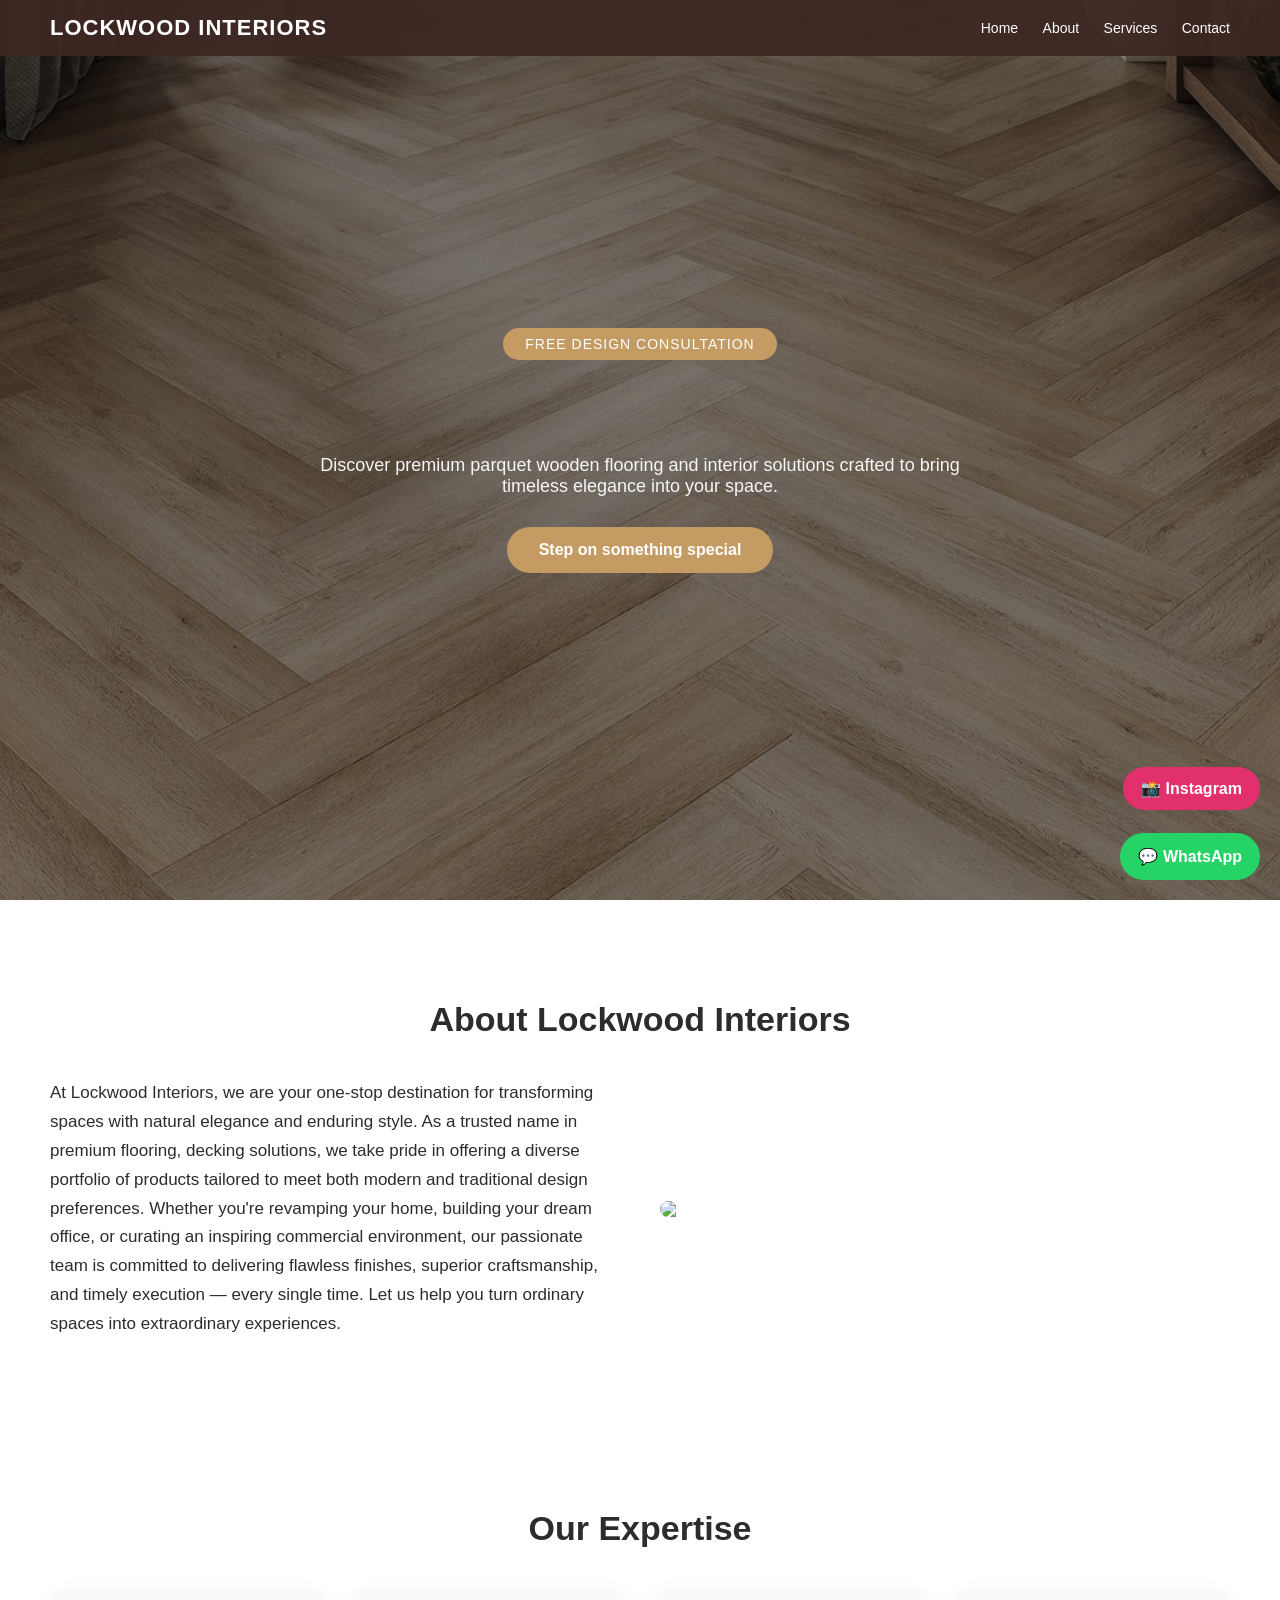
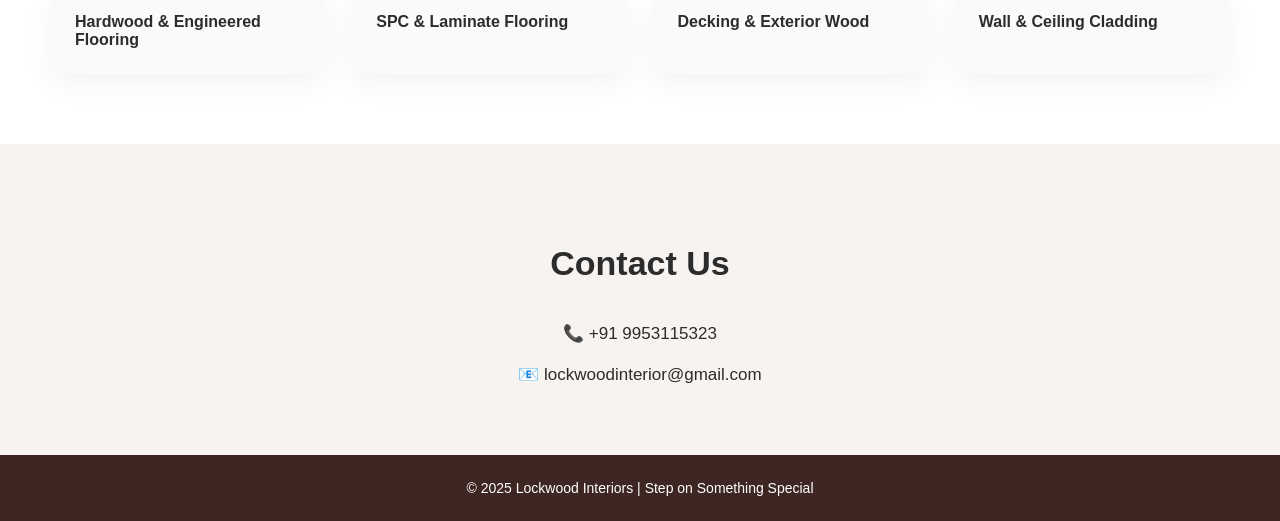
==== index.html @ 0138cc10 "Add files via upload" ====
<!DOCTYPE html>
<html lang="en">
<head>
  <meta charset="UTF-8">
  <meta name="viewport" content="width=device-width, initial-scale=1.0">

  <title>Lockwood Interiors | Step on something special !</title>

  <meta name="description" content="Premium wooden flooring, decking and cladding solutions by Lockwood Interiors in India.">
  <meta name="keywords" content="wooden flooring, decking, ipe wood, thermo ash, parquet flooring, SPC flooring, wall cladding, interiors">

  <style>
    * {
      margin: 0;
      padding: 0;
      box-sizing: border-box;
      font-family: 'Poppins', Arial, sans-serif;
      scroll-behavior: smooth;
    }

    body {
      background: #f4f1ee;
      color: #2c2c2c;
    }

    /* ================= HEADER ================= */
    header {
      position: fixed;
      top: 0;
      width: 100%;
      padding: 15px 50px;
      background: rgba(62,39,35,0.95);
      display: flex;
      justify-content: space-between;
      align-items: center;
      z-index: 1000;
    }

    header h1 {
      color: #fff;
      font-size: 22px;
      letter-spacing: 1px;
    }

    nav a {
      color: #fff;
      margin-left: 20px;
      text-decoration: none;
      font-size: 14px;
      transition: 0.3s;
    }

    nav a:hover {
      color: #c49b63;
    }

    /* ================= HERO VIDEO ================= */
    .hero-image {
  height: 100vh;
  background:
    linear-gradient(rgba(0,0,0,0.45), rgba(0,0,0,0.45)),
    url("assets/images/parquet-hero.jpg");
  background-size: cover;
  background-position: center bottom;
  background-repeat: no-repeat;
  display: flex;
  align-items: center;
  justify-content: center;
  text-align: center;
  color: #fff;
}

    .hero-content {
      max-width: 750px;
      padding: 20px;
      animation: fadeIn 1.5s ease;
    }

    .badge {
      display: inline-block;
      background: #c49b63;
      padding: 8px 22px;
      border-radius: 30px;
      font-size: 14px;
      letter-spacing: 1px;
      margin-bottom: 20px;
    }

    .slider-text {
      position: relative;
      height: 60px;
      overflow: hidden;
      font-size: 40px;
      font-weight: 700;
      margin-bottom: 15px;
    }

    .slide {
      position: absolute;
      width: 100%;
      opacity: 0;
      animation: slideText 9s infinite;
    }

    .slide:nth-child(1) { animation-delay: 0s; }
    .slide:nth-child(2) { animation-delay: 3s; }
    .slide:nth-child(3) { animation-delay: 6s; }

    .hero-content p {
      font-size: 18px;
      opacity: 0.95;
      margin-bottom: 30px;
    }

    .cta {
      display: inline-block;
      background: #c49b63;
      color: #fff;
      padding: 14px 32px;
      border-radius: 30px;
      text-decoration: none;
      font-weight: 600;
      transition: 0.3s;
    }

    .cta:hover {
      transform: scale(1.05);
    }

    /* ================= SECTIONS ================= */
    .section {
      padding: 100px 50px 70px;
      background: #fff;
    }

    .section h3 {
      text-align: center;
      font-size: 34px;
      margin-bottom: 40px;
    }

    .services {
      display: grid;
      grid-template-columns: repeat(auto-fit, minmax(230px,1fr));
      gap: 25px;
    }

    .card {
      background: #fafafa;
      padding: 25px;
      border-radius: 18px;
      box-shadow: 0 10px 30px rgba(0,0,0,0.05);
      transition: 0.3s;
    }

    .card:hover {
      transform: translateY(-8px);
    }

    .about {
      display: grid;
      grid-template-columns: repeat(auto-fit, minmax(280px,1fr));
      gap: 40px;
      align-items: center;
    }

    .about img {
      width: 100%;
      border-radius: 20px;
    }

    /* ================= FOOTER ================= */
    footer {
      background: #3e2723;
      color: #fff;
      text-align: center;
      padding: 25px;
      font-size: 14px;
    }

    /* ================= FLOATING BUTTONS ================= */
    .whatsapp {
      position: fixed;
      right: 20px;
      bottom: 20px;
      background: #25d366;
      color: #fff;
      padding: 14px 18px;
      border-radius: 50px;
      text-decoration: none;
      font-weight: 600;
      z-index: 999;
    }

    .instagram-btn {
      position: fixed;
      right: 20px;
      bottom: 90px;
      background: #E1306C;
      color: #fff;
      padding: 12px 18px;
      border-radius: 30px;
      font-weight: bold;
      text-decoration: none;
      z-index: 999;
    }

    /* ================= ANIMATIONS ================= */
    @keyframes fadeIn {
      from { opacity: 0; transform: translateY(20px); }
      to { opacity: 1; transform: translateY(0); }
    }

    @keyframes slideText {
      0% { opacity:0; transform: translateY(30px); }
      10% { opacity:1; transform: translateY(0); }
      30% { opacity:1; }
      40% { opacity:0; transform: translateY(-30px); }
      100% { opacity:0; }
    }

    /* ================= MOBILE ================= */
    @media(max-width:768px){
      header { padding: 12px 20px; }
      .slider-text { font-size: 28px; }
      .section { padding: 80px 20px 60px; }
    }
  </style>
</head>

<body>

<header>
  <h1>LOCKWOOD INTERIORS</h1>
  <nav>
  <a href="index.html">Home</a>
  <a href="assets/about.html">About</a>
  <a href="assets/services.html">Services</a>
  <a href="assets/contact.html">Contact</a>
</nav>

</header>

<!-- HERO -->
<section class="hero-image">
  <div class="hero-content">
    <div class="badge">FREE DESIGN CONSULTATION</div>

    <div class="slider-text">
      <div class="slide">Transform Your Space</div>
      <div class="slide">Premium Parquet Flooring</div>
      <div class="slide">Luxury Wooden Interiors</div>
    </div>

    <p>
      Discover premium parquet wooden flooring and interior solutions
      crafted to bring timeless elegance into your space.
    </p>

    <a href="#contact" class="cta">Step on something special</a>
  </div>
</section>

<!-- ABOUT -->
<section class="section" id="about">
  <h3>About Lockwood Interiors</h3>
  <div class="about">
    <p style="font-size:17px; line-height:1.7;">
      At Lockwood Interiors, we are your one-stop destination for transforming spaces with natural elegance and     enduring style. As a trusted name in premium flooring, decking solutions, we take pride in offering a diverse portfolio of products tailored to meet both modern and traditional design preferences.
Whether you're revamping your home, building your dream office, or curating an inspiring commercial environment, our passionate team is committed to delivering flawless finishes, superior craftsmanship, and timely execution — every single time.
Let us help you turn ordinary spaces into extraordinary experiences.

    </p>
    <img src="https://images.unsplash.com/photo-1600607687939-ce8a6c25118c">
  </div>
</section>

<!-- SERVICES -->
<section class="section" id="services">
  <h3>Our Expertise</h3>
  <div class="services">
    <div class="card"><h4>Hardwood & Engineered Flooring</h4></div>
    <div class="card"><h4>SPC & Laminate Flooring</h4></div>
    <div class="card"><h4>Decking & Exterior Wood</h4></div>
    <div class="card"><h4>Wall & Ceiling Cladding</h4></div>
  </div>
</section>

<!-- CONTACT -->
<section class="section" id="contact" style="background:#f7f3f0;">
  <h3>Contact Us</h3>
  <p style="text-align:center; font-size:17px;">
    📞 +91 9953115323<br><br>
    📧 lockwoodinterior@gmail.com
  </p>
</section>

<footer>
  © 2025 Lockwood Interiors | Step on Something Special
</footer>

<a href="https://www.instagram.com/lockwood.interiors" target="_blank" class="instagram-btn">📸 Instagram</a>
<a href="https://wa.me/919953115323" target="_blank" class="whatsapp">💬 WhatsApp</a>

</body>
</html>
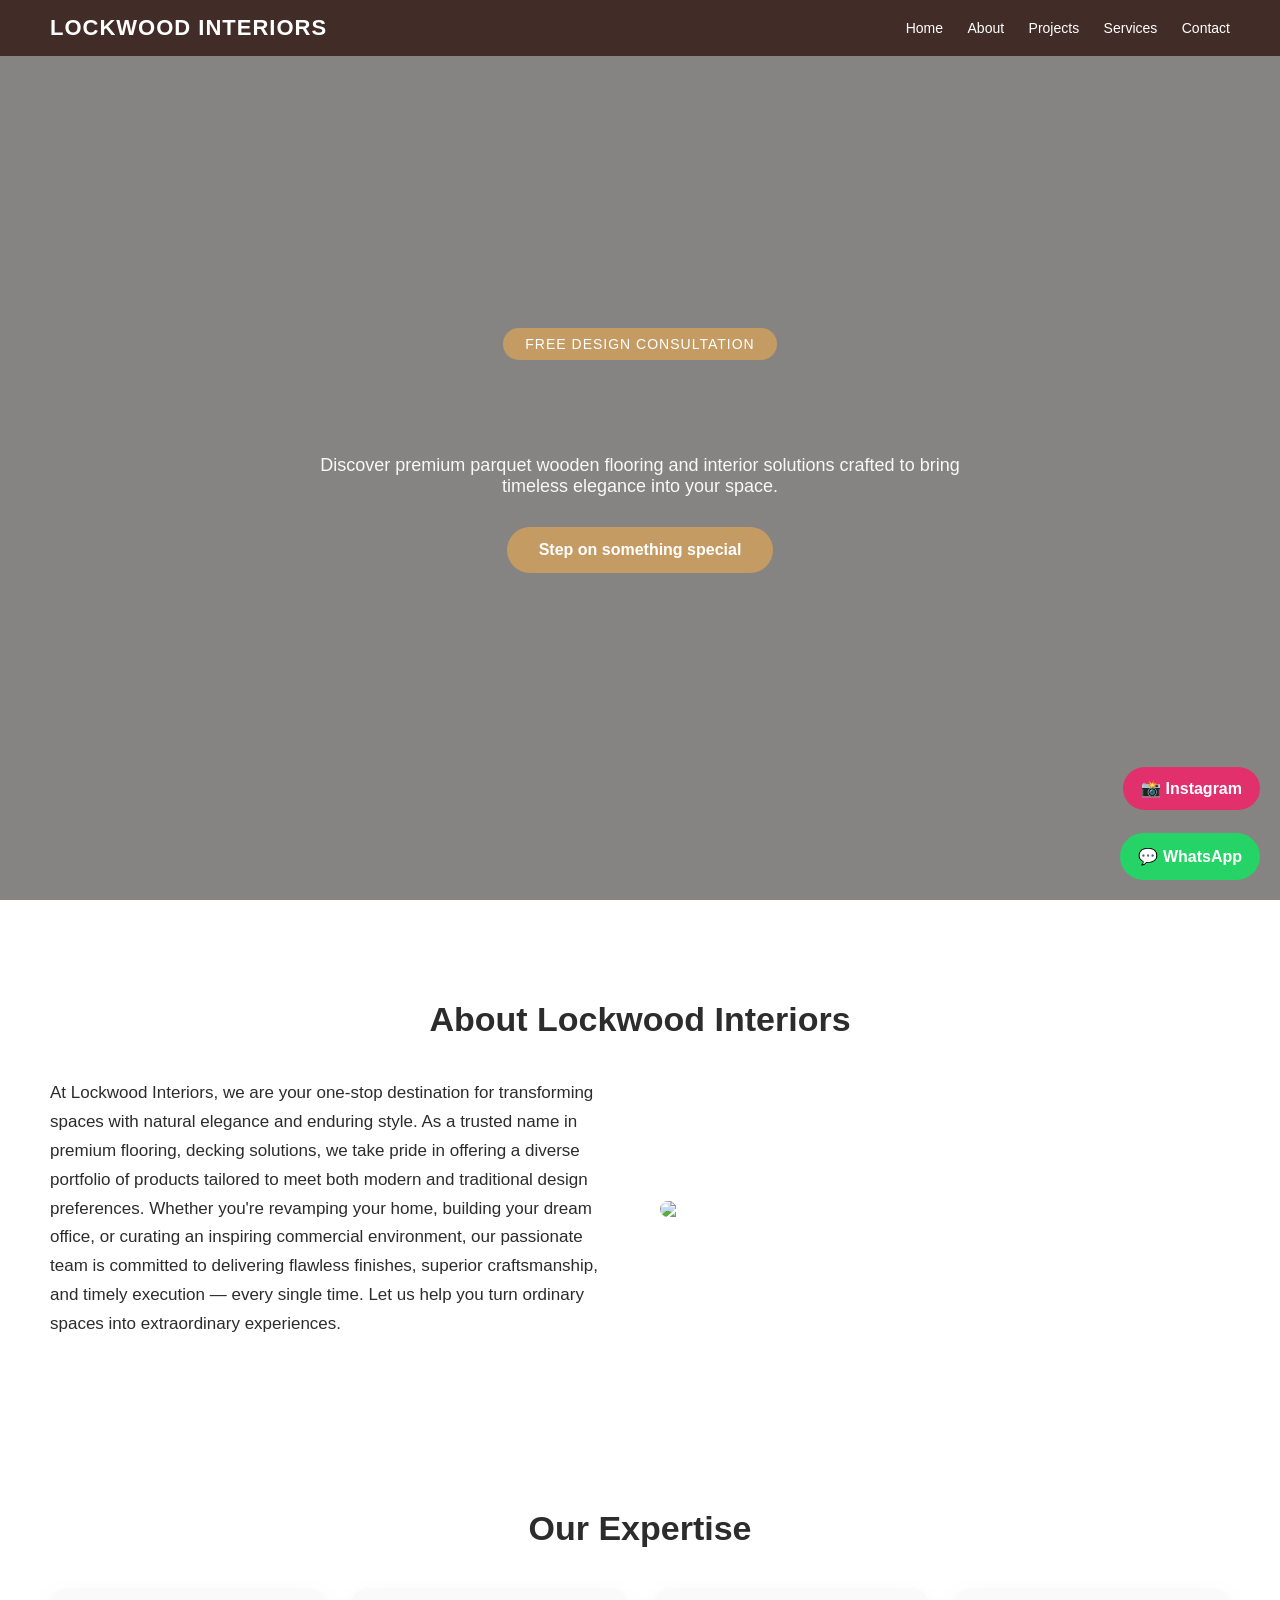
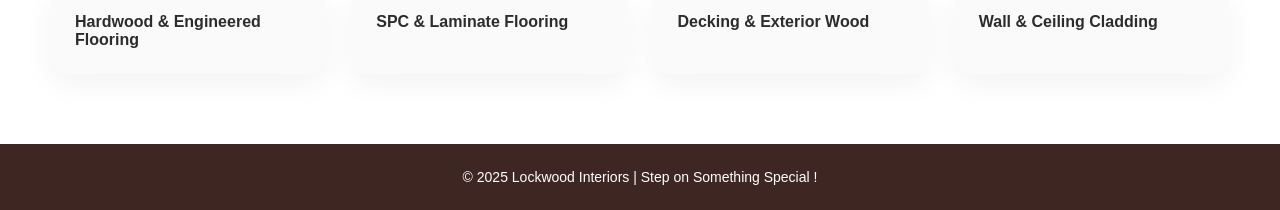
==== commit 7cf521fd: "Add files via upload" ====
--- a/index.html
+++ b/index.html
@@ -1,6 +1,16 @@
 <!DOCTYPE html>
 <html lang="en">
 <head>
+<link rel="canonical" href="https://lockwoodinterior-droid.github.io/lockwoodinterior/">
+
+<title>Lockwood Interiors | Premium Wooden Flooring</title>
+
+<meta name="description" content="Premium wooden flooring, parquet flooring, decking & cladding by Lockwood Interiors. Bringing Nature into the World.">
+
+<meta name="keywords" content="parquet flooring, wooden flooring, wood decking, wood cladding, Lockwood Interiors">
+
+<meta name="viewport" content="width=device-width, initial-scale=1.0">
+
   <meta charset="UTF-8">
   <meta name="viewport" content="width=device-width, initial-scale=1.0">
 
@@ -234,9 +244,11 @@
   <h1>LOCKWOOD INTERIORS</h1>
   <nav>
   <a href="index.html">Home</a>
-  <a href="assets/about.html">About</a>
-  <a href="assets/services.html">Services</a>
-  <a href="assets/contact.html">Contact</a>
+  <a href="about.html">About</a>
+  <a href="projects.html">Projects</a>
+  <a href="services.html">Services</a>
+  <a href="contact.html">Contact</a>
+
 </nav>
 
 </header>
@@ -286,17 +298,8 @@
   </div>
 </section>
 
-<!-- CONTACT -->
-<section class="section" id="contact" style="background:#f7f3f0;">
-  <h3>Contact Us</h3>
-  <p style="text-align:center; font-size:17px;">
-    📞 +91 9953115323<br><br>
-    📧 lockwoodinterior@gmail.com
-  </p>
-</section>
-
 <footer>
-  © 2025 Lockwood Interiors | Step on Something Special
+  © 2025 Lockwood Interiors | Step on Something Special !
 </footer>
 
 <a href="https://www.instagram.com/lockwood.interiors" target="_blank" class="instagram-btn">📸 Instagram</a>
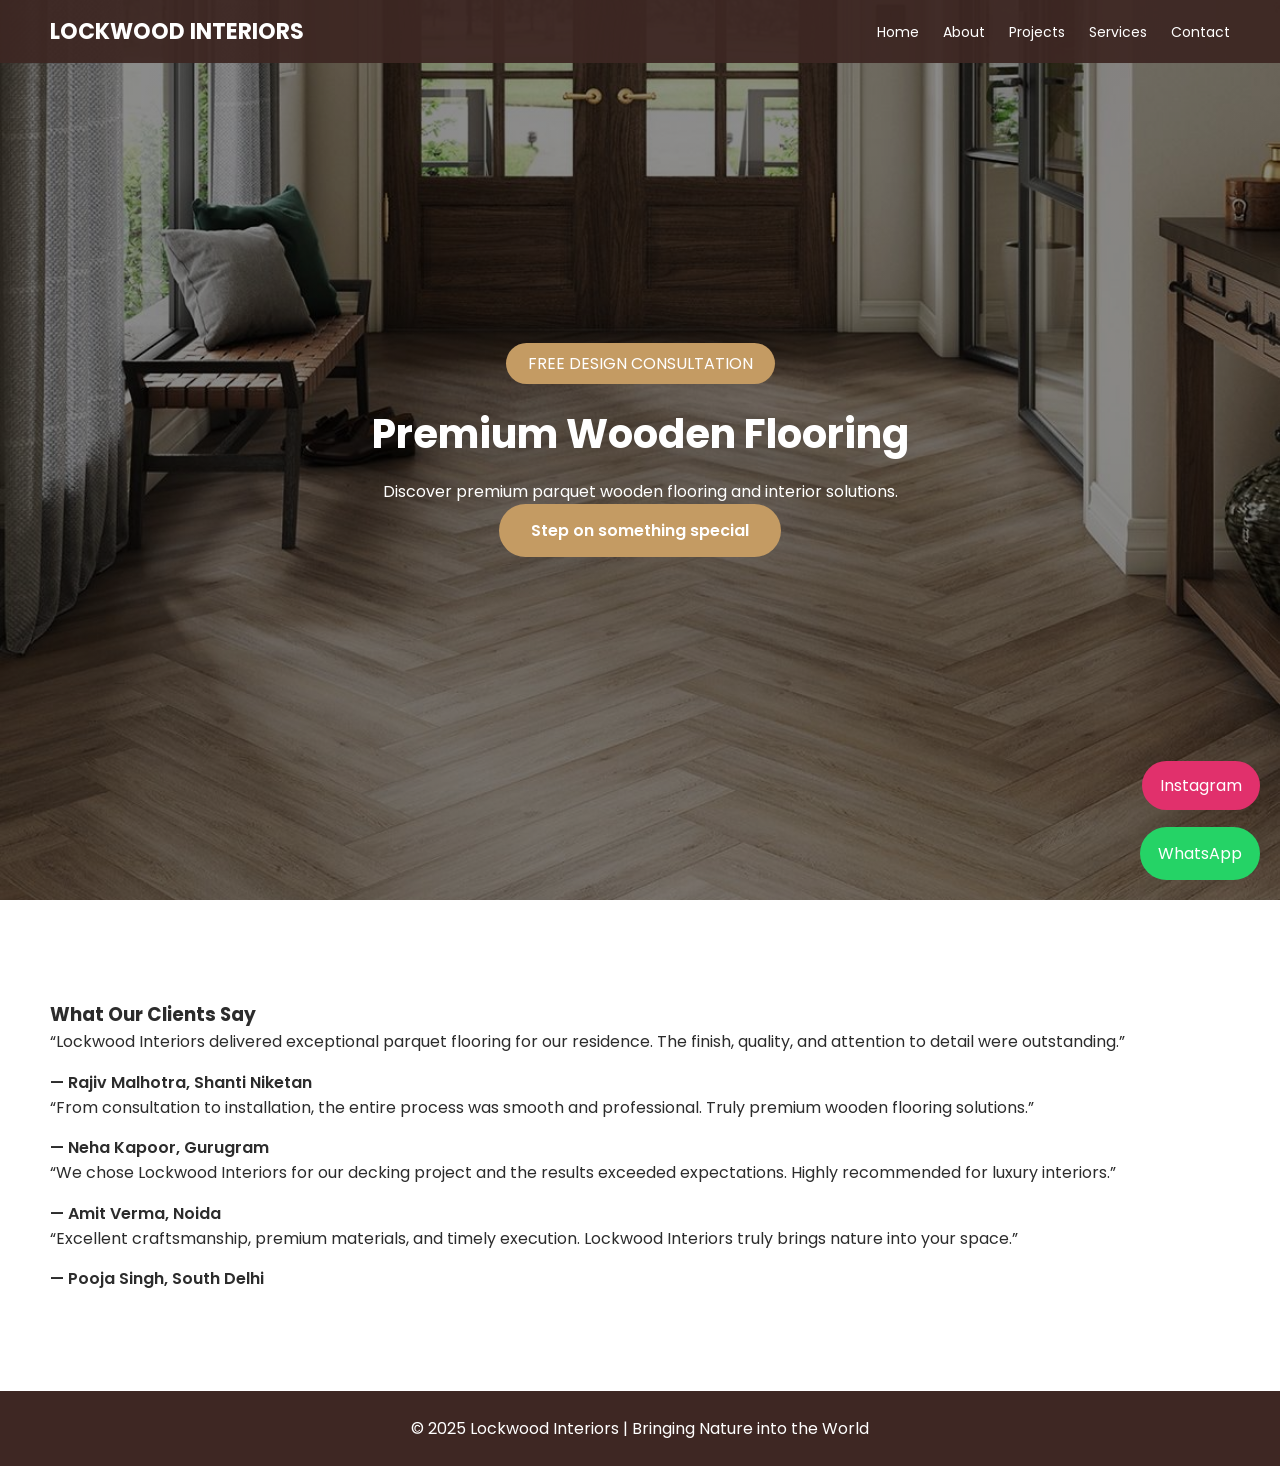
==== commit 2b715ef7: "Add files via upload" ====
--- a/index.html
+++ b/index.html
@@ -1,30 +1,24 @@
 <!DOCTYPE html>
 <html lang="en">
 <head>
-<link rel="canonical" href="https://lockwoodinterior-droid.github.io/lockwoodinterior/">
-
-<title>Lockwood Interiors | Premium Wooden Flooring</title>
-
-<meta name="description" content="Premium wooden flooring, parquet flooring, decking & cladding by Lockwood Interiors. Bringing Nature into the World.">
-
-<meta name="keywords" content="parquet flooring, wooden flooring, wood decking, wood cladding, Lockwood Interiors">
-
-<meta name="viewport" content="width=device-width, initial-scale=1.0">
-
   <meta charset="UTF-8">
+
+  <title>Lockwood Interiors | Premium Wooden Flooring</title>
+
+  <link rel="canonical" href="https://lockwoodinterior-droid.github.io/lockwoodinterior/">
+
+  <meta name="description" content="Premium wooden flooring, parquet flooring, decking & cladding by Lockwood Interiors. Bringing Nature into the World.">
+  <meta name="keywords" content="parquet flooring, wooden flooring, wood decking, wood cladding, Lockwood Interiors">
   <meta name="viewport" content="width=device-width, initial-scale=1.0">
-
-  <title>Lockwood Interiors | Step on something special !</title>
-
-  <meta name="description" content="Premium wooden flooring, decking and cladding solutions by Lockwood Interiors in India.">
-  <meta name="keywords" content="wooden flooring, decking, ipe wood, thermo ash, parquet flooring, SPC flooring, wall cladding, interiors">
-
+<link href="https://fonts.googleapis.com/css2?family=Poppins:wght@300;400;500;600;700&display=swap" rel="stylesheet">
   <style>
     * {
       margin: 0;
       padding: 0;
       box-sizing: border-box;
-      font-family: 'Poppins', Arial, sans-serif;
+      body {
+      font-family: 'Poppins', sans-serif;
+}
       scroll-behavior: smooth;
     }
 
@@ -33,7 +27,6 @@
       color: #2c2c2c;
     }
 
-    /* ================= HEADER ================= */
     header {
       position: fixed;
       top: 0;
@@ -49,7 +42,6 @@
     header h1 {
       color: #fff;
       font-size: 22px;
-      letter-spacing: 1px;
     }
 
     nav a {
@@ -57,138 +49,67 @@
       margin-left: 20px;
       text-decoration: none;
       font-size: 14px;
-      transition: 0.3s;
     }
 
     nav a:hover {
       color: #c49b63;
     }
 
-    /* ================= HERO VIDEO ================= */
     .hero-image {
-  height: 100vh;
-  background:
-    linear-gradient(rgba(0,0,0,0.45), rgba(0,0,0,0.45)),
-    url("assets/images/parquet-hero.jpg");
-  background-size: cover;
-  background-position: center bottom;
-  background-repeat: no-repeat;
-  display: flex;
-  align-items: center;
-  justify-content: center;
-  text-align: center;
-  color: #fff;
-}
+      height: 100vh;
+      background:
+        linear-gradient(rgba(0,0,0,0.45), rgba(0,0,0,0.45)),
+        url("assets/images/parquet-hero.jpg");
+      background-size: cover;
+      background-position: center;
+      display: flex;
+      align-items: center;
+      justify-content: center;
+      text-align: center;
+      color: #fff;
+    }
 
     .hero-content {
       max-width: 750px;
       padding: 20px;
-      animation: fadeIn 1.5s ease;
     }
 
     .badge {
-      display: inline-block;
       background: #c49b63;
       padding: 8px 22px;
       border-radius: 30px;
-      font-size: 14px;
-      letter-spacing: 1px;
+      display: inline-block;
       margin-bottom: 20px;
     }
 
     .slider-text {
-      position: relative;
-      height: 60px;
-      overflow: hidden;
       font-size: 40px;
       font-weight: 700;
       margin-bottom: 15px;
     }
 
-    .slide {
-      position: absolute;
-      width: 100%;
-      opacity: 0;
-      animation: slideText 9s infinite;
-    }
-
-    .slide:nth-child(1) { animation-delay: 0s; }
-    .slide:nth-child(2) { animation-delay: 3s; }
-    .slide:nth-child(3) { animation-delay: 6s; }
-
-    .hero-content p {
-      font-size: 18px;
-      opacity: 0.95;
-      margin-bottom: 30px;
-    }
-
     .cta {
-      display: inline-block;
       background: #c49b63;
       color: #fff;
       padding: 14px 32px;
       border-radius: 30px;
       text-decoration: none;
       font-weight: 600;
-      transition: 0.3s;
-    }
-
-    .cta:hover {
-      transform: scale(1.05);
-    }
-
-    /* ================= SECTIONS ================= */
+      display: inline-block;
+    }
+
     .section {
-      padding: 100px 50px 70px;
+      padding: 100px 50px;
       background: #fff;
     }
 
-    .section h3 {
-      text-align: center;
-      font-size: 34px;
-      margin-bottom: 40px;
-    }
-
-    .services {
-      display: grid;
-      grid-template-columns: repeat(auto-fit, minmax(230px,1fr));
-      gap: 25px;
-    }
-
-    .card {
-      background: #fafafa;
-      padding: 25px;
-      border-radius: 18px;
-      box-shadow: 0 10px 30px rgba(0,0,0,0.05);
-      transition: 0.3s;
-    }
-
-    .card:hover {
-      transform: translateY(-8px);
-    }
-
-    .about {
-      display: grid;
-      grid-template-columns: repeat(auto-fit, minmax(280px,1fr));
-      gap: 40px;
-      align-items: center;
-    }
-
-    .about img {
-      width: 100%;
-      border-radius: 20px;
-    }
-
-    /* ================= FOOTER ================= */
     footer {
       background: #3e2723;
       color: #fff;
       text-align: center;
       padding: 25px;
-      font-size: 14px;
-    }
-
-    /* ================= FLOATING BUTTONS ================= */
+    }
+
     .whatsapp {
       position: fixed;
       right: 20px;
@@ -198,8 +119,6 @@
       padding: 14px 18px;
       border-radius: 50px;
       text-decoration: none;
-      font-weight: 600;
-      z-index: 999;
     }
 
     .instagram-btn {
@@ -210,30 +129,7 @@
       color: #fff;
       padding: 12px 18px;
       border-radius: 30px;
-      font-weight: bold;
-      text-decoration: none;
-      z-index: 999;
-    }
-
-    /* ================= ANIMATIONS ================= */
-    @keyframes fadeIn {
-      from { opacity: 0; transform: translateY(20px); }
-      to { opacity: 1; transform: translateY(0); }
-    }
-
-    @keyframes slideText {
-      0% { opacity:0; transform: translateY(30px); }
-      10% { opacity:1; transform: translateY(0); }
-      30% { opacity:1; }
-      40% { opacity:0; transform: translateY(-30px); }
-      100% { opacity:0; }
-    }
-
-    /* ================= MOBILE ================= */
-    @media(max-width:768px){
-      header { padding: 12px 20px; }
-      .slider-text { font-size: 28px; }
-      .section { padding: 80px 20px 60px; }
+      text-decoration: none;
     }
   </style>
 </head>
@@ -243,67 +139,78 @@
 <header>
   <h1>LOCKWOOD INTERIORS</h1>
   <nav>
-  <a href="index.html">Home</a>
-  <a href="about.html">About</a>
-  <a href="projects.html">Projects</a>
-  <a href="services.html">Services</a>
-  <a href="contact.html">Contact</a>
-
-</nav>
-
+    <a href="index.html">Home</a>
+    <a href="about.html">About</a>
+    <a href="projects.html">Projects</a>
+    <a href="services.html">Services</a>
+    <a href="contact.html">Contact</a>
+  </nav>
 </header>
 
-<!-- HERO -->
 <section class="hero-image">
   <div class="hero-content">
     <div class="badge">FREE DESIGN CONSULTATION</div>
-
-    <div class="slider-text">
-      <div class="slide">Transform Your Space</div>
-      <div class="slide">Premium Parquet Flooring</div>
-      <div class="slide">Luxury Wooden Interiors</div>
-    </div>
-
-    <p>
-      Discover premium parquet wooden flooring and interior solutions
-      crafted to bring timeless elegance into your space.
-    </p>
-
-    <a href="#contact" class="cta">Step on something special</a>
+    <div class="slider-text">Premium Wooden Flooring</div>
+    <p>Discover premium parquet wooden flooring and interior solutions.</p>
+    <a href="contact.html" class="cta">Step on something special</a>
   </div>
 </section>
 
-<!-- ABOUT -->
-<section class="section" id="about">
-  <h3>About Lockwood Interiors</h3>
-  <div class="about">
-    <p style="font-size:17px; line-height:1.7;">
-      At Lockwood Interiors, we are your one-stop destination for transforming spaces with natural elegance and     enduring style. As a trusted name in premium flooring, decking solutions, we take pride in offering a diverse portfolio of products tailored to meet both modern and traditional design preferences.
-Whether you're revamping your home, building your dream office, or curating an inspiring commercial environment, our passionate team is committed to delivering flawless finishes, superior craftsmanship, and timely execution — every single time.
-Let us help you turn ordinary spaces into extraordinary experiences.
-
-    </p>
-    <img src="https://images.unsplash.com/photo-1600607687939-ce8a6c25118c">
+<section class="section" id="testimonials">
+  <h3>What Our Clients Say</h3>
+
+  <div class="services">
+
+    <div class="card">
+      <p style="font-size:16px; line-height:1.6;">
+        “Lockwood Interiors delivered exceptional parquet flooring for our
+        residence. The finish, quality, and attention to detail were
+        outstanding.”
+      </p>
+      <p style="margin-top:15px; font-weight:600;">
+        — Rajiv Malhotra, Shanti Niketan
+      </p>
+    </div>
+
+    <div class="card">
+      <p style="font-size:16px; line-height:1.6;">
+        “From consultation to installation, the entire process was smooth
+        and professional. Truly premium wooden flooring solutions.”
+      </p>
+      <p style="margin-top:15px; font-weight:600;">
+        — Neha Kapoor, Gurugram
+      </p>
+    </div>
+
+    <div class="card">
+      <p style="font-size:16px; line-height:1.6;">
+        “We chose Lockwood Interiors for our decking project and the results
+        exceeded expectations. Highly recommended for luxury interiors.”
+      </p>
+      <p style="margin-top:15px; font-weight:600;">
+        — Amit Verma, Noida
+      </p>
+    </div>
+
+    <div class="card">
+      <p style="font-size:16px; line-height:1.6;">
+        “Excellent craftsmanship, premium materials, and timely execution.
+        Lockwood Interiors truly brings nature into your space.”
+      </p>
+      <p style="margin-top:15px; font-weight:600;">
+        — Pooja Singh, South Delhi
+      </p>
+    </div>
+
   </div>
 </section>
 
-<!-- SERVICES -->
-<section class="section" id="services">
-  <h3>Our Expertise</h3>
-  <div class="services">
-    <div class="card"><h4>Hardwood & Engineered Flooring</h4></div>
-    <div class="card"><h4>SPC & Laminate Flooring</h4></div>
-    <div class="card"><h4>Decking & Exterior Wood</h4></div>
-    <div class="card"><h4>Wall & Ceiling Cladding</h4></div>
-  </div>
-</section>
-
 <footer>
-  © 2025 Lockwood Interiors | Step on Something Special !
+  © 2025 Lockwood Interiors | Bringing Nature into the World
 </footer>
 
-<a href="https://www.instagram.com/lockwood.interiors" target="_blank" class="instagram-btn">📸 Instagram</a>
-<a href="https://wa.me/919953115323" target="_blank" class="whatsapp">💬 WhatsApp</a>
+<a href="https://www.instagram.com/lockwood.interiors" target="_blank" class="instagram-btn">Instagram</a>
+<a href="https://wa.me/919953115323" target="_blank" class="whatsapp">WhatsApp</a>
 
 </body>
 </html>
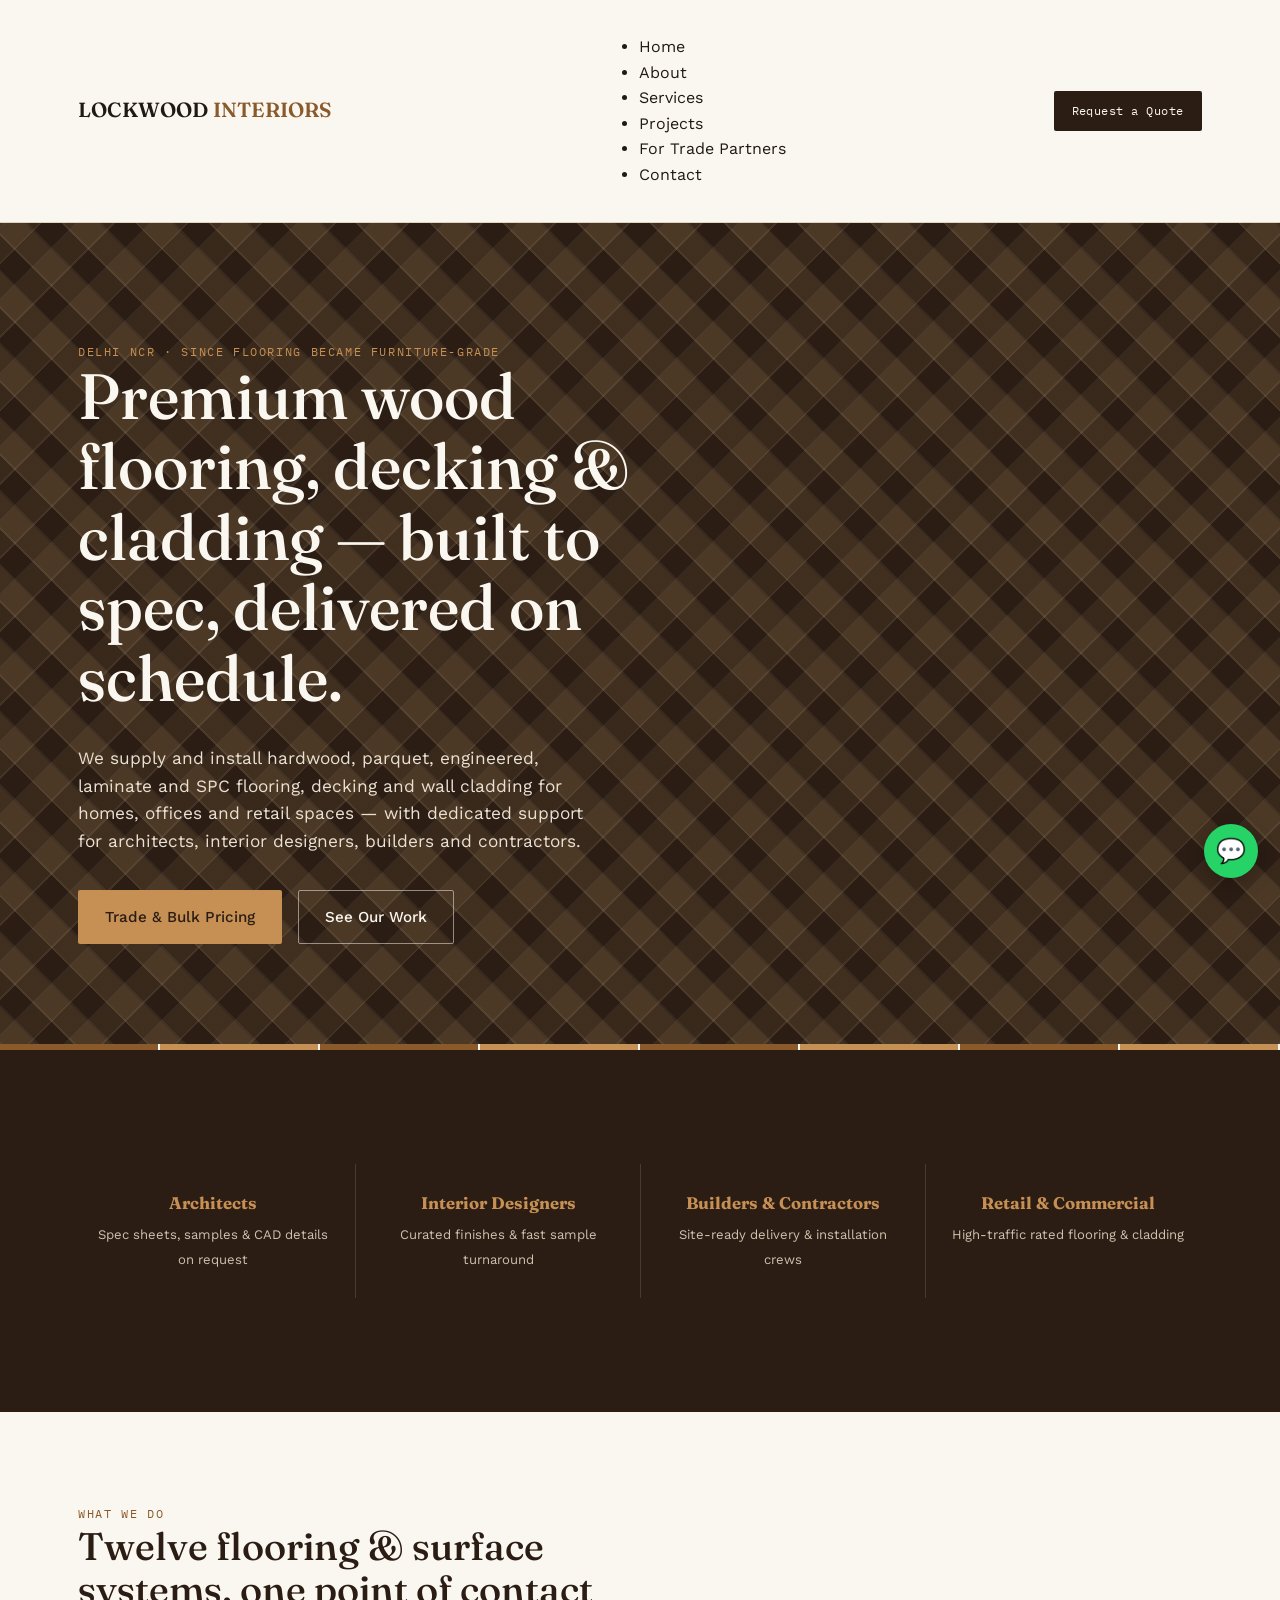
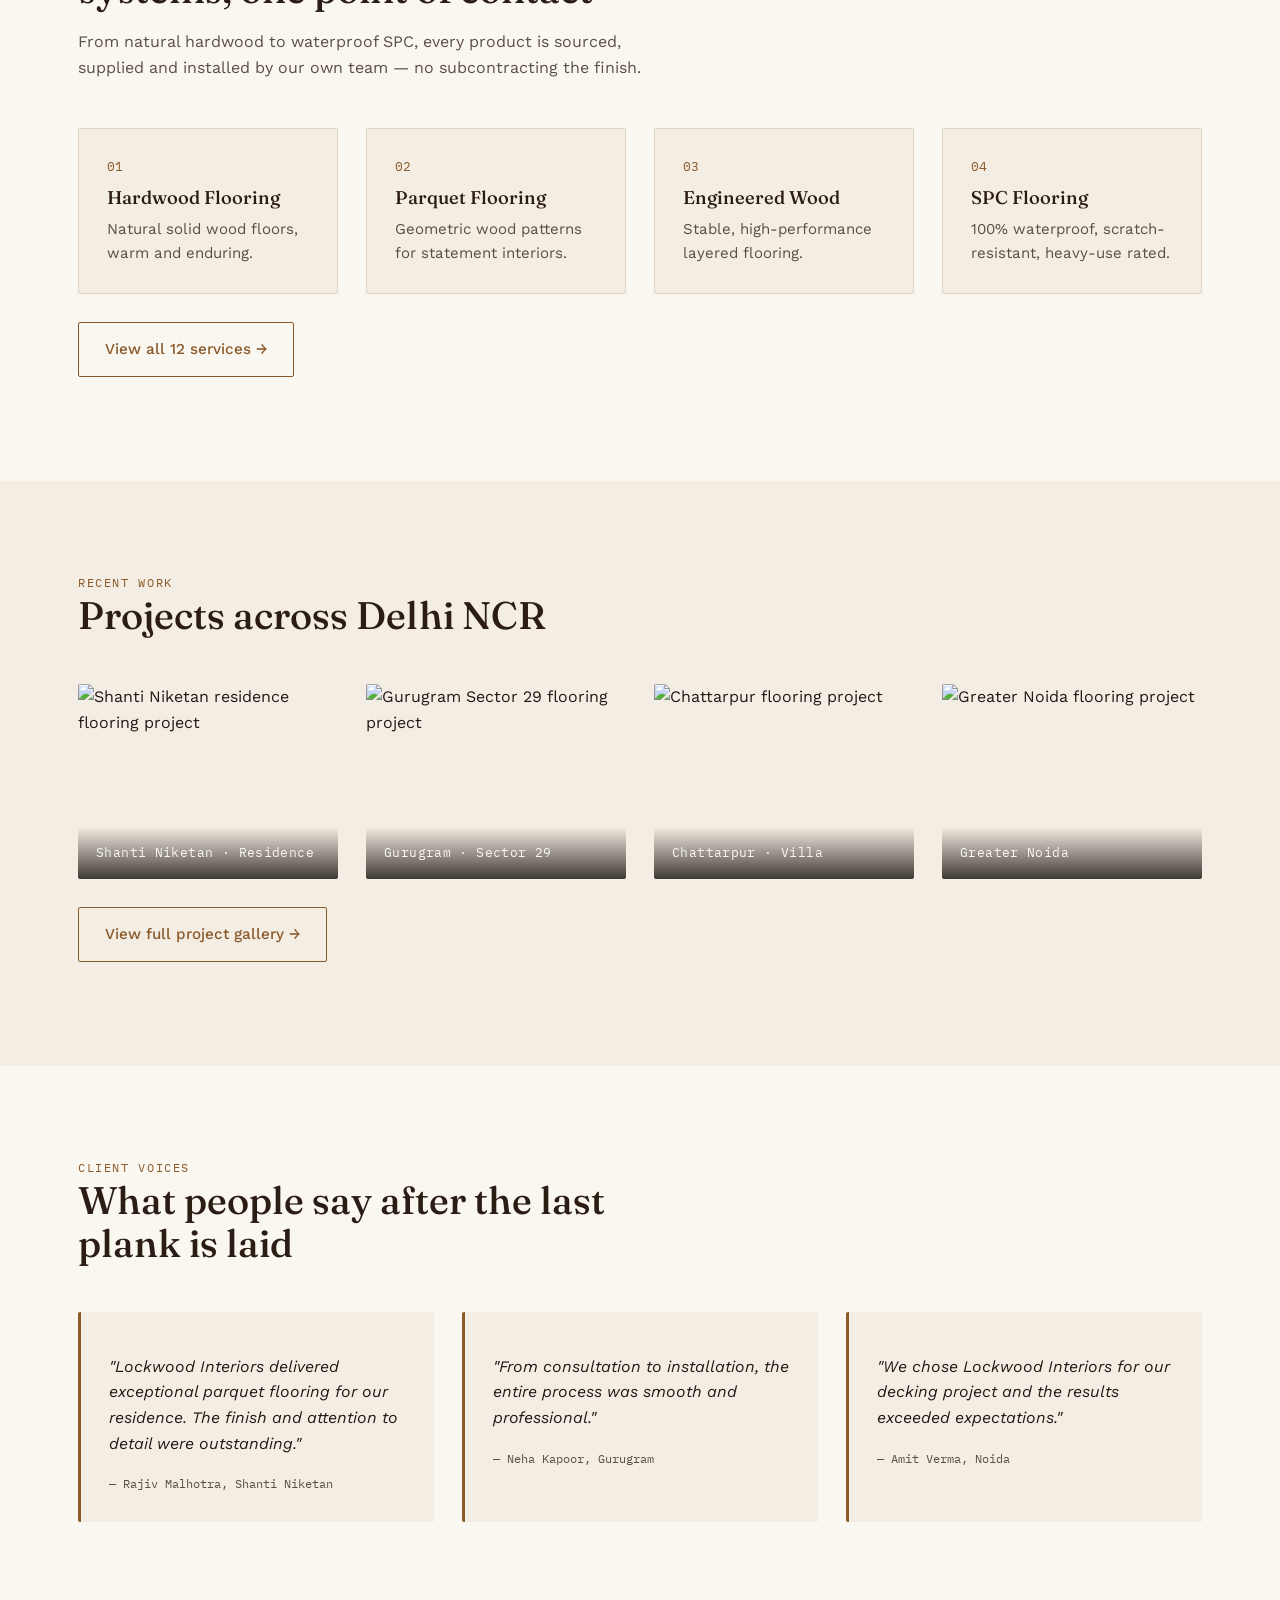
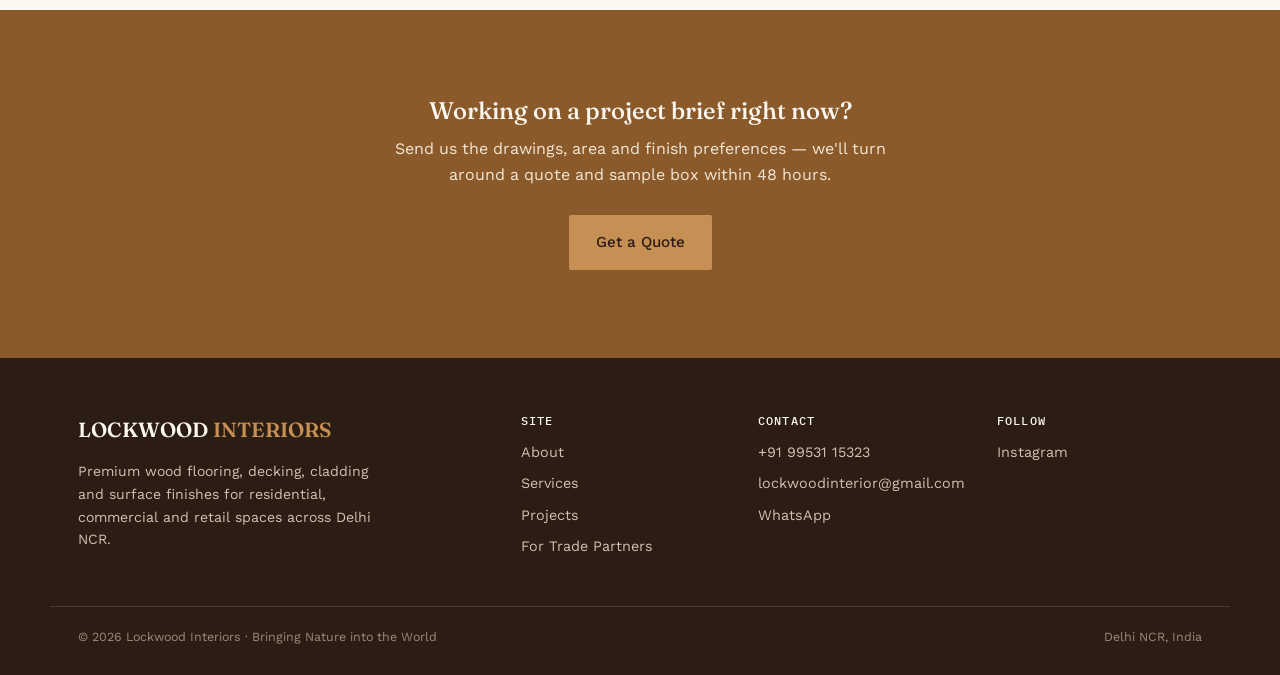
==== commit 954a783b: "Add files via upload" ====
--- a/index.html
+++ b/index.html
@@ -1,216 +1,141 @@
-<!DOCTYPE html>
-<html lang="en">
-<head>
-  <meta charset="UTF-8">
-
-  <title>Lockwood Interiors | Premium Wooden Flooring</title>
-
-  <link rel="canonical" href="https://lockwoodinterior-droid.github.io/lockwoodinterior/">
-
-  <meta name="description" content="Premium wooden flooring, parquet flooring, decking & cladding by Lockwood Interiors. Bringing Nature into the World.">
-  <meta name="keywords" content="parquet flooring, wooden flooring, wood decking, wood cladding, Lockwood Interiors">
-  <meta name="viewport" content="width=device-width, initial-scale=1.0">
-<link href="https://fonts.googleapis.com/css2?family=Poppins:wght@300;400;500;600;700&display=swap" rel="stylesheet">
-  <style>
-    * {
-      margin: 0;
-      padding: 0;
-      box-sizing: border-box;
-      body {
-      font-family: 'Poppins', sans-serif;
-}
-      scroll-behavior: smooth;
-    }
-
-    body {
-      background: #f4f1ee;
-      color: #2c2c2c;
-    }
-
-    header {
-      position: fixed;
-      top: 0;
-      width: 100%;
-      padding: 15px 50px;
-      background: rgba(62,39,35,0.95);
-      display: flex;
-      justify-content: space-between;
-      align-items: center;
-      z-index: 1000;
-    }
-
-    header h1 {
-      color: #fff;
-      font-size: 22px;
-    }
-
-    nav a {
-      color: #fff;
-      margin-left: 20px;
-      text-decoration: none;
-      font-size: 14px;
-    }
-
-    nav a:hover {
-      color: #c49b63;
-    }
-
-    .hero-image {
-      height: 100vh;
-      background:
-        linear-gradient(rgba(0,0,0,0.45), rgba(0,0,0,0.45)),
-        url("assets/images/parquet-hero.jpg");
-      background-size: cover;
-      background-position: center;
-      display: flex;
-      align-items: center;
-      justify-content: center;
-      text-align: center;
-      color: #fff;
-    }
-
-    .hero-content {
-      max-width: 750px;
-      padding: 20px;
-    }
-
-    .badge {
-      background: #c49b63;
-      padding: 8px 22px;
-      border-radius: 30px;
-      display: inline-block;
-      margin-bottom: 20px;
-    }
-
-    .slider-text {
-      font-size: 40px;
-      font-weight: 700;
-      margin-bottom: 15px;
-    }
-
-    .cta {
-      background: #c49b63;
-      color: #fff;
-      padding: 14px 32px;
-      border-radius: 30px;
-      text-decoration: none;
-      font-weight: 600;
-      display: inline-block;
-    }
-
-    .section {
-      padding: 100px 50px;
-      background: #fff;
-    }
-
-    footer {
-      background: #3e2723;
-      color: #fff;
-      text-align: center;
-      padding: 25px;
-    }
-
-    .whatsapp {
-      position: fixed;
-      right: 20px;
-      bottom: 20px;
-      background: #25d366;
-      color: #fff;
-      padding: 14px 18px;
-      border-radius: 50px;
-      text-decoration: none;
-    }
-
-    .instagram-btn {
-      position: fixed;
-      right: 20px;
-      bottom: 90px;
-      background: #E1306C;
-      color: #fff;
-      padding: 12px 18px;
-      border-radius: 30px;
-      text-decoration: none;
-    }
-  </style>
-</head>
-
-<body>
-
-<header>
-  <h1>LOCKWOOD INTERIORS</h1>
-  <nav>
-    <a href="index.html">Home</a>
-    <a href="about.html">About</a>
-    <a href="projects.html">Projects</a>
-    <a href="services.html">Services</a>
-    <a href="contact.html">Contact</a>
-  </nav>
-</header>
-
-<section class="hero-image">
-  <div class="hero-content">
-    <div class="badge">FREE DESIGN CONSULTATION</div>
-    <div class="slider-text">Premium Wooden Flooring</div>
-    <p>Discover premium parquet wooden flooring and interior solutions.</p>
-    <a href="contact.html" class="cta">Step on something special</a>
-  </div>
-</section>
-
-<section class="section" id="testimonials">
-  <h3>What Our Clients Say</h3>
-
-  <div class="services">
-
-    <div class="card">
-      <p style="font-size:16px; line-height:1.6;">
-        “Lockwood Interiors delivered exceptional parquet flooring for our
-        residence. The finish, quality, and attention to detail were
-        outstanding.”
-      </p>
-      <p style="margin-top:15px; font-weight:600;">
-        — Rajiv Malhotra, Shanti Niketan
-      </p>
-    </div>
-
-    <div class="card">
-      <p style="font-size:16px; line-height:1.6;">
-        “From consultation to installation, the entire process was smooth
-        and professional. Truly premium wooden flooring solutions.”
-      </p>
-      <p style="margin-top:15px; font-weight:600;">
-        — Neha Kapoor, Gurugram
-      </p>
-    </div>
-
-    <div class="card">
-      <p style="font-size:16px; line-height:1.6;">
-        “We chose Lockwood Interiors for our decking project and the results
-        exceeded expectations. Highly recommended for luxury interiors.”
-      </p>
-      <p style="margin-top:15px; font-weight:600;">
-        — Amit Verma, Noida
-      </p>
-    </div>
-
-    <div class="card">
-      <p style="font-size:16px; line-height:1.6;">
-        “Excellent craftsmanship, premium materials, and timely execution.
-        Lockwood Interiors truly brings nature into your space.”
-      </p>
-      <p style="margin-top:15px; font-weight:600;">
-        — Pooja Singh, South Delhi
-      </p>
-    </div>
-
-  </div>
-</section>
-
-<footer>
-  © 2025 Lockwood Interiors | Bringing Nature into the World
-</footer>
-
-<a href="https://www.instagram.com/lockwood.interiors" target="_blank" class="instagram-btn">Instagram</a>
-<a href="https://wa.me/919953115323" target="_blank" class="whatsapp">WhatsApp</a>
-
-</body>
-</html>+<!doctype html>
+<html lang="en">
+<head>
+<meta charset="UTF-8">
+<meta name="viewport" content="width=device-width, initial-scale=1.0">
+<title>Lockwood Interiors | Premium Wood Flooring, Decking & Cladding for Trade & Retail</title>
+<meta name="description" content="Lockwood Interiors supplies and installs premium hardwood, parquet, engineered and SPC flooring, decking and cladding across Delhi NCR — trusted by architects, interior designers, builders, contractors and retail clients.">
+<link rel="stylesheet" href="style.css">
+</head>
+<body>
+
+<header>
+  <div class="nav" id="nav">
+    <a class="logo" href="index.html">LOCKWOOD <span>INTERIORS</span></a>
+    <ul>
+      <li><a class="active" href="index.html">Home</a></li>
+      <li><a href="about.html">About</a></li>
+      <li><a href="services.html">Services</a></li>
+      <li><a href="projects.html">Projects</a></li>
+      <li><a href="trade.html">For Trade Partners</a></li>
+      <li><a href="contact.html">Contact</a></li>
+    </ul>
+    <a class="nav-cta" href="contact.html">Request a Quote</a>
+    <button class="menu-btn" id="menuBtn" aria-label="Menu">☰</button>
+  </div>
+</header>
+
+<section class="hero herringbone">
+  <div class="wrap">
+    <div class="eyebrow">Delhi NCR · Since flooring became furniture-grade</div>
+    <h1>Premium wood flooring, decking &amp; cladding — built to spec, delivered on schedule.</h1>
+    <p>We supply and install hardwood, parquet, engineered, laminate and SPC flooring, decking and wall cladding for homes, offices and retail spaces — with dedicated support for architects, interior designers, builders and contractors.</p>
+    <div class="hero-actions">
+      <a class="btn btn-solid" href="trade.html">Trade &amp; Bulk Pricing</a>
+      <a class="btn btn-outline" href="projects.html">See Our Work</a>
+    </div>
+  </div>
+</section>
+
+<div class="plank-rule">
+  <span></span><span></span><span></span><span></span><span></span><span></span><span></span><span></span>
+</div>
+
+<section class="audience">
+  <div class="wrap">
+    <div><strong>Architects</strong><small>Spec sheets, samples &amp; CAD details on request</small></div>
+    <div><strong>Interior Designers</strong><small>Curated finishes &amp; fast sample turnaround</small></div>
+    <div><strong>Builders &amp; Contractors</strong><small>Site-ready delivery &amp; installation crews</small></div>
+    <div><strong>Retail &amp; Commercial</strong><small>High-traffic rated flooring &amp; cladding</small></div>
+  </div>
+</section>
+
+<section>
+  <div class="wrap">
+    <div class="section-head">
+      <span class="eyebrow">What We Do</span>
+      <h2>Twelve flooring &amp; surface systems, one point of contact</h2>
+      <p>From natural hardwood to waterproof SPC, every product is sourced, supplied and installed by our own team — no subcontracting the finish.</p>
+    </div>
+    <div class="grid grid-4">
+      <div class="card"><span class="num">01</span><h3>Hardwood Flooring</h3><p>Natural solid wood floors, warm and enduring.</p></div>
+      <div class="card"><span class="num">02</span><h3>Parquet Flooring</h3><p>Geometric wood patterns for statement interiors.</p></div>
+      <div class="card"><span class="num">03</span><h3>Engineered Wood</h3><p>Stable, high-performance layered flooring.</p></div>
+      <div class="card"><span class="num">04</span><h3>SPC Flooring</h3><p>100% waterproof, scratch-resistant, heavy-use rated.</p></div>
+    </div>
+    <p style="margin-top:28px;"><a class="btn btn-outline" style="border-color:var(--oak);color:var(--oak);" href="services.html">View all 12 services →</a></p>
+  </div>
+</section>
+
+<section style="background:var(--linen);">
+  <div class="wrap">
+    <div class="section-head">
+      <span class="eyebrow">Recent Work</span>
+      <h2>Projects across Delhi NCR</h2>
+    </div>
+    <div class="grid grid-4">
+      <figure class="project"><img src="https://lockwoodinterior.in/assets/images/project1.jpg" alt="Shanti Niketan residence flooring project" loading="lazy"><figcaption>Shanti Niketan · Residence</figcaption></figure>
+      <figure class="project"><img src="https://lockwoodinterior.in/assets/images/project2.jpg" alt="Gurugram Sector 29 flooring project" loading="lazy"><figcaption>Gurugram · Sector 29</figcaption></figure>
+      <figure class="project"><img src="https://lockwoodinterior.in/assets/images/project3.jpg" alt="Chattarpur flooring project" loading="lazy"><figcaption>Chattarpur · Villa</figcaption></figure>
+      <figure class="project"><img src="https://lockwoodinterior.in/assets/images/project4.jpg" alt="Greater Noida flooring project" loading="lazy"><figcaption>Greater Noida</figcaption></figure>
+    </div>
+    <p style="margin-top:28px;"><a class="btn btn-outline" style="border-color:var(--oak);color:var(--oak);" href="projects.html">View full project gallery →</a></p>
+  </div>
+</section>
+
+<section>
+  <div class="wrap">
+    <div class="section-head">
+      <span class="eyebrow">Client Voices</span>
+      <h2>What people say after the last plank is laid</h2>
+    </div>
+    <div class="grid grid-3">
+      <div class="testimonial"><p>"Lockwood Interiors delivered exceptional parquet flooring for our residence. The finish and attention to detail were outstanding."</p><cite>— Rajiv Malhotra, Shanti Niketan</cite></div>
+      <div class="testimonial"><p>"From consultation to installation, the entire process was smooth and professional."</p><cite>— Neha Kapoor, Gurugram</cite></div>
+      <div class="testimonial"><p>"We chose Lockwood Interiors for our decking project and the results exceeded expectations."</p><cite>— Amit Verma, Noida</cite></div>
+    </div>
+  </div>
+</section>
+
+<section class="cta-band">
+  <div class="wrap">
+    <h2>Working on a project brief right now?</h2>
+    <p>Send us the drawings, area and finish preferences — we'll turn around a quote and sample box within 48 hours.</p>
+    <a class="btn btn-solid" href="contact.html">Get a Quote</a>
+  </div>
+</section>
+
+<footer>
+  <div class="wrap foot-grid">
+    <div>
+      <a class="logo" href="index.html" style="color:var(--fog);">LOCKWOOD <span style="color:var(--oak-light);">INTERIORS</span></a>
+      <p style="max-width:34ch;margin-top:14px;font-size:.88rem;">Premium wood flooring, decking, cladding and surface finishes for residential, commercial and retail spaces across Delhi NCR.</p>
+    </div>
+    <div>
+      <h4>Site</h4>
+      <a href="about.html">About</a>
+      <a href="services.html">Services</a>
+      <a href="projects.html">Projects</a>
+      <a href="trade.html">For Trade Partners</a>
+    </div>
+    <div>
+      <h4>Contact</h4>
+      <a href="tel:+919953115323">+91 99531 15323</a>
+      <a href="mailto:lockwoodinterior@gmail.com">lockwoodinterior@gmail.com</a>
+      <a href="https://wa.me/919953115323">WhatsApp</a>
+    </div>
+    <div>
+      <h4>Follow</h4>
+      <a href="https://www.instagram.com/lockwood.interiors">Instagram</a>
+    </div>
+  </div>
+  <div class="wrap foot-bottom">
+    <span>© 2026 Lockwood Interiors · Bringing Nature into the World</span>
+    <span>Delhi NCR, India</span>
+  </div>
+</footer>
+
+<a class="wa-float" href="https://wa.me/919953115323" aria-label="Chat on WhatsApp">💬</a>
+<script src="script.js"></script>
+</body>
+</html>
--- a/style.css
+++ b/style.css
@@ -0,0 +1,254 @@
+/* ============================================================
+   LOCKWOOD INTERIORS — shared stylesheet
+   Palette:  espresso #2B1D14 · oak #8B5A2B · linen #F3EDE3
+             brass #B08D57 · ink #201A15 · fog #FAF7F1
+   Type:     Fraunces (display) · Work Sans (body) · IBM Plex Mono (specs/labels)
+   Signature: CSS herringbone parquet pattern used as a structural motif
+              (hero, dividers, hover states) — drawn from the product itself.
+   ============================================================ */
+
+@import url('https://fonts.googleapis.com/css2?family=Fraunces:ital,opsz,wght@0,9..144,300;0,9..144,500;0,9..144,600;1,9..144,500&family=Work+Sans:wght@300;400;500;600&family=IBM+Plex+Mono:wght@400;500&display=swap');
+
+:root{
+  --espresso:#2B1D14;
+  --oak:#8B5A2B;
+  --oak-light:#C68F53;
+  --linen:#F3EDE3;
+  --fog:#FAF7F1;
+  --brass:#B08D57;
+  --ink:#201A15;
+  --ink-soft:#5B4E42;
+  --line:#E1D5C2;
+  --radius:2px;
+  --max:1180px;
+}
+
+*{box-sizing:border-box;}
+html{scroll-behavior:smooth;}
+body{
+  margin:0;
+  background:var(--fog);
+  color:var(--ink);
+  font-family:'Work Sans',sans-serif;
+  font-weight:400;
+  line-height:1.6;
+  -webkit-font-smoothing:antialiased;
+}
+img{max-width:100%;display:block;}
+a{color:inherit;text-decoration:none;}
+h1,h2,h3,h4{
+  font-family:'Fraunces',serif;
+  font-weight:500;
+  color:var(--espresso);
+  line-height:1.1;
+  margin:0 0 .5em;
+}
+.eyebrow{
+  font-family:'IBM Plex Mono',monospace;
+  font-size:.72rem;
+  letter-spacing:.14em;
+  text-transform:uppercase;
+  color:var(--oak);
+}
+.wrap{max-width:var(--max);margin:0 auto;padding:0 28px;}
+section{padding:88px 0;}
+@media(max-width:720px){section{padding:56px 0;}}
+
+/* ---------- signature herringbone motif ---------- */
+.herringbone{
+  --s:26px;
+  background-color:var(--espresso);
+  background-image:
+    repeating-linear-gradient(45deg, rgba(255,255,255,.05) 0 2px, transparent 2px var(--s)),
+    repeating-linear-gradient(-45deg, rgba(255,255,255,.05) 0 2px, transparent 2px var(--s)),
+    repeating-linear-gradient(45deg, rgba(176,141,87,.16) 0 var(--s), transparent 0 calc(var(--s) * 2)),
+    repeating-linear-gradient(-45deg, rgba(176,141,87,.10) 0 var(--s), transparent 0 calc(var(--s) * 2));
+}
+.plank-rule{
+  height:6px;
+  display:flex;
+}
+.plank-rule span{flex:1;border-right:2px solid var(--fog);}
+.plank-rule span:nth-child(odd){background:var(--oak);}
+.plank-rule span:nth-child(even){background:var(--oak-light);}
+
+/* ---------- header / nav ---------- */
+header{
+  position:sticky;top:0;z-index:50;
+  background:var(--fog);
+  border-bottom:1px solid var(--line);
+}
+.nav{
+  display:flex;align-items:center;justify-content:space-between;
+  padding:18px 28px;max-width:var(--max);margin:0 auto;
+}
+.logo{
+  font-family:'Fraunces',serif;font-size:1.28rem;font-weight:600;letter-spacing:.01em;
+}
+.logo span{color:var(--oak);}
+nav ul{list-style:none;display:flex;gap:34px;margin:0;padding:0;}
+nav ul a{
+  font-size:.92rem;font-weight:500;color:var(--ink-soft);
+  position:relative;padding-bottom:4px;
+}
+nav ul a.active,nav ul a:hover{color:var(--espresso);}
+nav ul a.active::after{
+  content:"";position:absolute;left:0;right:0;bottom:-6px;height:3px;background:var(--oak);
+}
+.nav-cta{
+  font-family:'IBM Plex Mono',monospace;font-size:.78rem;letter-spacing:.04em;
+  background:var(--espresso);color:var(--fog);padding:10px 18px;border-radius:var(--radius);
+}
+.nav-cta:hover{background:var(--oak);}
+.menu-btn{display:none;background:none;border:none;font-size:1.6rem;color:var(--espresso);cursor:pointer;}
+@media(max-width:860px){
+  nav ul{display:none;}
+  .nav-cta{display:none;}
+  .menu-btn{display:block;}
+  .nav.open ul{
+    display:flex;flex-direction:column;gap:18px;
+    position:absolute;top:64px;left:0;right:0;background:var(--fog);
+    padding:24px 28px;border-bottom:1px solid var(--line);
+  }
+}
+
+/* ---------- hero ---------- */
+.hero{
+  color:var(--fog);position:relative;padding:120px 0 100px;
+}
+.hero .wrap{position:relative;z-index:2;}
+.hero .eyebrow{color:var(--oak-light);}
+.hero h1{
+  color:var(--fog);font-size:clamp(2.4rem,5vw,4rem);max-width:14ch;font-weight:500;
+}
+.hero p{max-width:46ch;color:#EBE1D2;font-size:1.08rem;}
+.hero-actions{display:flex;gap:16px;margin-top:34px;flex-wrap:wrap;}
+.btn{
+  display:inline-block;padding:14px 26px;border-radius:var(--radius);
+  font-weight:500;font-size:.95rem;border:1px solid transparent;transition:.15s;
+}
+.btn-solid{background:var(--oak-light);color:var(--espresso);}
+.btn-solid:hover{background:var(--fog);}
+.btn-outline{border-color:rgba(250,247,241,.5);color:var(--fog);}
+.btn-outline:hover{border-color:var(--fog);background:rgba(250,247,241,.08);}
+
+/* ---------- audience strip ---------- */
+.audience{background:var(--espresso);}
+.audience .wrap{
+  display:grid;grid-template-columns:repeat(4,1fr);gap:0;
+}
+.audience div{
+  padding:26px 20px;text-align:center;color:var(--fog);
+  border-left:1px solid rgba(250,247,241,.14);
+}
+.audience div:first-child{border-left:none;}
+.audience strong{
+  display:block;font-family:'Fraunces',serif;font-size:1.05rem;margin-bottom:4px;color:var(--oak-light);
+}
+.audience small{color:#CFC2AE;font-size:.82rem;}
+@media(max-width:720px){
+  .audience .wrap{grid-template-columns:1fr 1fr;}
+  .audience div{border-left:none;border-top:1px solid rgba(250,247,241,.14);}
+}
+
+/* ---------- generic section headers ---------- */
+.section-head{max-width:60ch;margin-bottom:48px;}
+.section-head h2{font-size:clamp(1.7rem,3vw,2.4rem);}
+.section-head p{color:var(--ink-soft);}
+
+/* ---------- cards / grids ---------- */
+.grid{display:grid;gap:28px;}
+.grid-3{grid-template-columns:repeat(3,1fr);}
+.grid-4{grid-template-columns:repeat(4,1fr);}
+@media(max-width:920px){.grid-3,.grid-4{grid-template-columns:repeat(2,1fr);}}
+@media(max-width:600px){.grid-3,.grid-4{grid-template-columns:1fr;}}
+
+.card{
+  background:var(--linen);border:1px solid var(--line);border-radius:var(--radius);
+  padding:28px;
+}
+.card .num{
+  font-family:'IBM Plex Mono',monospace;color:var(--oak);font-size:.8rem;
+  display:block;margin-bottom:10px;
+}
+.card h3{font-size:1.15rem;}
+.card p{color:var(--ink-soft);font-size:.94rem;margin:0;}
+.card .spec{
+  font-family:'IBM Plex Mono',monospace;font-size:.74rem;color:var(--oak);
+  margin-top:12px;letter-spacing:.03em;
+}
+
+/* ---------- project gallery ---------- */
+.project{
+  position:relative;overflow:hidden;border-radius:var(--radius);
+  aspect-ratio:4/3;background:var(--linen);
+}
+.project img{width:100%;height:100%;object-fit:cover;transition:transform .4s;}
+.project:hover img{transform:scale(1.05);}
+.project figcaption{
+  position:absolute;left:0;right:0;bottom:0;padding:16px 18px;
+  background:linear-gradient(0deg,rgba(32,26,21,.85),transparent);
+  color:var(--fog);font-family:'IBM Plex Mono',monospace;font-size:.8rem;letter-spacing:.03em;
+}
+figure{margin:0;}
+
+/* ---------- testimonials ---------- */
+.testimonial{
+  background:var(--linen);border-left:3px solid var(--oak);padding:26px 28px;border-radius:var(--radius);
+}
+.testimonial p{font-style:italic;color:var(--ink);margin-bottom:14px;}
+.testimonial cite{
+  font-style:normal;font-family:'IBM Plex Mono',monospace;font-size:.78rem;color:var(--ink-soft);
+}
+
+/* ---------- CTA banner ---------- */
+.cta-band{
+  background:var(--oak);color:var(--fog);text-align:center;
+}
+.cta-band h2{color:var(--fog);}
+.cta-band p{color:#F3E7D6;max-width:52ch;margin:0 auto 28px;}
+
+/* ---------- forms ---------- */
+form{max-width:560px;}
+label{display:block;font-size:.82rem;font-family:'IBM Plex Mono',monospace;color:var(--ink-soft);margin:18px 0 6px;}
+input,select,textarea{
+  width:100%;padding:12px 14px;border:1px solid var(--line);border-radius:var(--radius);
+  font-family:'Work Sans',sans-serif;font-size:.95rem;background:#fff;color:var(--ink);
+}
+textarea{resize:vertical;min-height:110px;}
+button.btn{cursor:pointer;font-family:inherit;}
+.btn-primary{background:var(--espresso);color:var(--fog);border:none;margin-top:22px;}
+.btn-primary:hover{background:var(--oak);}
+
+/* ---------- footer ---------- */
+footer{background:var(--espresso);color:#CFC2AE;padding:56px 0 28px;}
+.foot-grid{display:grid;grid-template-columns:2fr 1fr 1fr 1fr;gap:32px;}
+@media(max-width:720px){.foot-grid{grid-template-columns:1fr 1fr;}}
+footer h4{color:var(--fog);font-family:'IBM Plex Mono',monospace;font-size:.78rem;letter-spacing:.1em;text-transform:uppercase;margin-bottom:14px;}
+footer a{color:#CFC2AE;font-size:.9rem;display:block;margin-bottom:8px;}
+footer a:hover{color:var(--oak-light);}
+.foot-bottom{
+  border-top:1px solid rgba(250,247,241,.14);margin-top:40px;padding-top:20px;
+  display:flex;justify-content:space-between;flex-wrap:wrap;gap:10px;
+  font-size:.78rem;color:#9A8C77;
+}
+
+/* ---------- whatsapp float ---------- */
+.wa-float{
+  position:fixed;bottom:22px;right:22px;z-index:60;
+  background:#25D366;color:#fff;width:54px;height:54px;border-radius:50%;
+  display:flex;align-items:center;justify-content:center;font-size:1.5rem;
+  box-shadow:0 6px 18px rgba(0,0,0,.25);
+}
+
+/* ---------- process timeline (about page — genuine sequence) ---------- */
+.timeline{border-left:2px solid var(--line);padding-left:28px;}
+.tl-item{position:relative;padding-bottom:36px;}
+.tl-item::before{
+  content:"";position:absolute;left:-34px;top:4px;width:12px;height:12px;
+  background:var(--oak);border-radius:50%;
+}
+.tl-item .num{font-family:'IBM Plex Mono',monospace;color:var(--oak);font-size:.8rem;}
+
+.two-col{display:grid;grid-template-columns:1.1fr .9fr;gap:56px;align-items:center;}
+@media(max-width:860px){.two-col{grid-template-columns:1fr;}}
